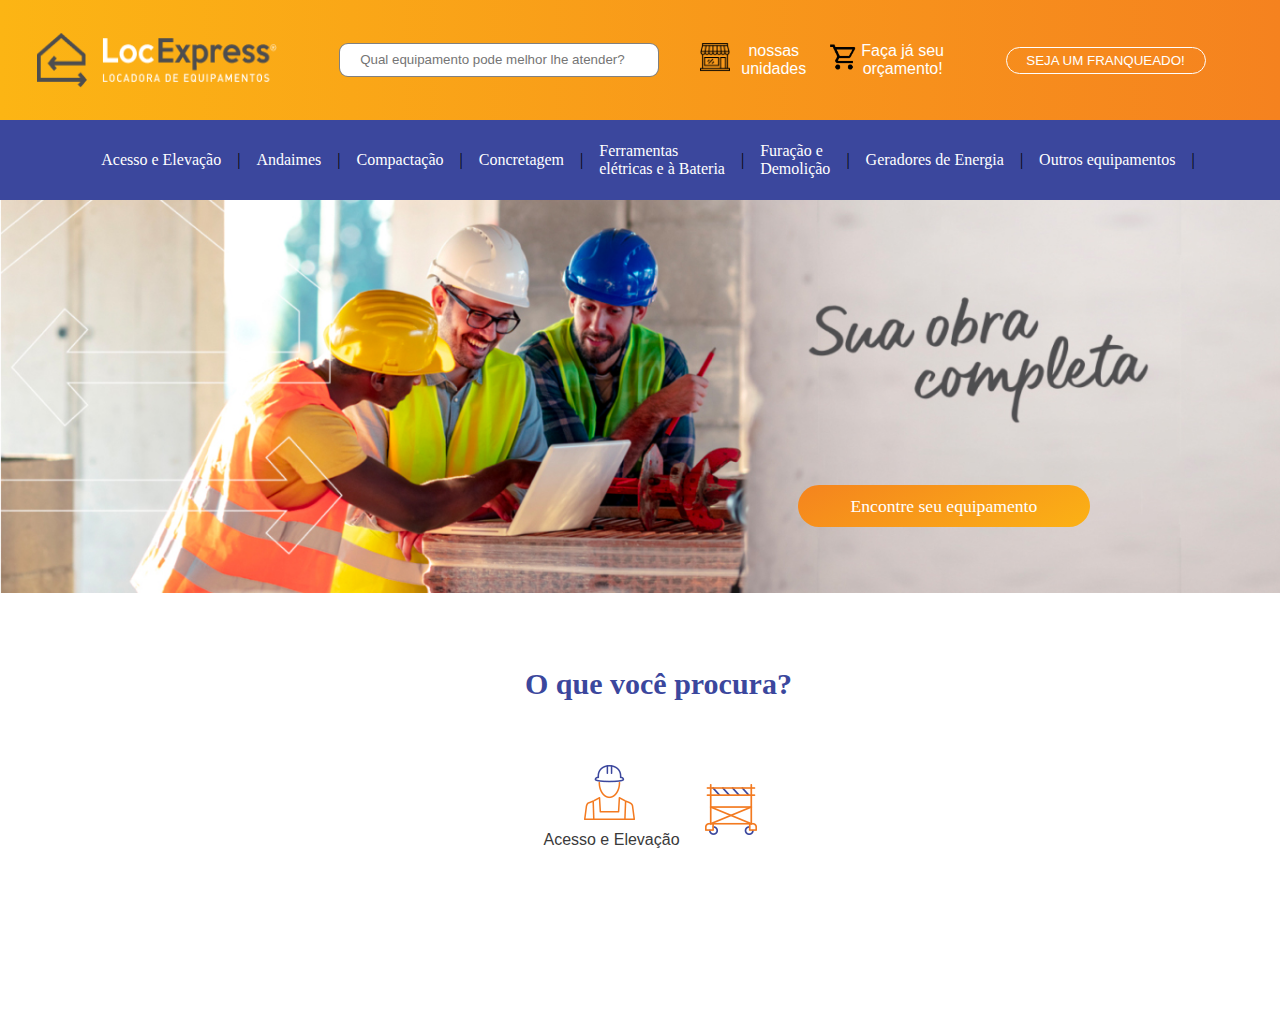
==== index com nav pronto.html @ 3a7097ec "atualização" ====
<!DOCTYPE html>
<html lang="pt-br">
<head>
    <meta charset="UTF-8">
    <meta name="viewport" content="width=device-width, initial-scale=1.0">
    <link rel="stylesheet" href="style com nav pronto.css">
    <title>Locexpress</title>
</head>
<body>
    <nav id="principal"> 
        <img src="imagens/logoLocexpress.png" alt="LocExpress locação de equipamentos" id="logoLocexpress">
            
        <input type="search" name="procurar" id="busqueEq" placeholder="Qual equipamento pode melhor lhe atender?">
            
        <button class="tp">
                <img src="imagens/nossas unidades.png" alt="Nossas unidades" class="icones"> 
                <a href="" class="links">nossas<br> unidades</a>
        </button>

        <button class= "tp">
                <img src="imagens/Pictogrammers-Material-Cart-outline.96.png" alt="solicite seu orçamento" class="icones" id="suaobracomple">
                <a href="" class="links">Faça já seu orçamento!</a>
        </button>

        <button id="franqueado">SEJA UM FRANQUEADO!</button>
            
    </nav>
    
    <menu>
        <a href=""class= "aone">Acesso e Elevação</a> |
        <a href=""class= "aone">Andaimes</a> |
        <a href=""class= "aone">Compactação</a> |
        <a href=""class= "aone">Concretagem</a> |
        <a href=""class= "aone">Ferramentas <br>elétricas e à Bateria</a> |
        <a href=""class= "aone">Furação e <br> Demolição</a> |
        <a href=""class= "aone">Geradores de Energia</a> |
        <a href=""class= "aone">Outros equipamentos</a> |
    </menu>

    <main id="div1">
    <img src="imagens/locexpressImg1.jpg" id="imgone" alt="">
        <div id="div2">
           <a href="" id="encontequip">Encontre seu equipamento</a>
        </div>
        <h2>O que você procura?</h2>
         
        <div id="categorias">
            <div class="elev">
                
                <button href="acess.html" id="acess">
                    <img src="imagens/elevacao.png" alt="acesso e elevação" id="imgacess">
                    Acesso e Elevação
                </button>
            </div>
            <div class="">
                <img src="imagens/andaime.png" alt="andaime">
            </div>
        </div>
    </main>

    <Header>

    </Header>
</body>
</html>
---- style com nav pronto.css ----
* {
    margin: 0px;
    padding: 0px;
    max-width: 85.3125em;
    height: auto;
}
#principal {
    background-image: linear-gradient(to right, #fcb514, #f5821f);
    display: flex;
    justify-content: space-around;
    height: 120px;
    align-items: center;
}
h2 {
    text-align: center;
    position: absolute;
    left: 525px;
    font-size: 30px;
    margin: 70px 0px;
    font-weight: bold;
    color: #3b479d;

}
#franqueado {
    background-color: rgba(196, 38, 38, 0);
    padding: 5px;
    border-radius: 30px;
    border: 1px solid rgb(255, 255, 255);
    width: 200px;
    color: white;
    margin-right: 50px;
}
.links {
    font-size: 16px;
    color: #ffffff;
    text-decoration: none;
    margin-left: 2px;
    width: 100px;
    height: 50px;

}
.tp {
    padding: 10px;
    display: flex;
    background-color: rgba(255, 255, 255, 0);
    border-radius: 50px;
    border-color: rgba(236, 114, 0, 0);
    margin-left: -60px;
    width: 140px;
    height: 60px;
}
.icones {
   width: 30px;
   height: 30px;
}
#logoLocexpress {
    width: 240px;
    height: 55px;
    margin: 1%;
}
#busqueEq {
    width: 25%;
    height: 2.5em;
    border: 1.5px solid rgba(36, 36, 36, 0.582);
    border-radius: 9px;
    box-shadow: rgb(245, 120, 3);
    margin-right: 3em;
    text-align: center;
}
#busqueEq:hover {
    background: white;
    color: rgb(241, 101, 7)000;
    box-shadow: 0 0 5px rgba(255, 123, 0, 0.836), 0 0 10px rgb(236, 115, 2), 0 0 15px rgb(240, 97, 1);
    transition: 0.5s;
}
menu {
    background-color: #3b479d;
    height: 80px;
    display: flex;
    align-items: center;
    justify-content: center;
}
#imgone {
    max-width: 1349px;
}
.aone {
    justify-content: center;
    align-items: center;
    text-decoration: none;
    color: white;
    padding: 10px;
    border: 0.1px solid rgba(0, 0, 0, 0);
    border-radius: 30px;
    font-size: 16px;
    margin: 5px;
}
.aone:hover {
    background-color: rgba(4, 0, 255, 0.233);
    transition: 1s;
    box-shadow: 0px 0px 10px rgb(0, 0, 0), 0px 0px 20px rgba(0, 0, 0, 0.548), 0px 0px 50px rgba(0, 0, 0, 0.164);
}
#div1 {
    position: relative; 
}
#encontequip {
    position:absolute;
    top: 250px;
    right: 190px;
    background: linear-gradient(334.24deg, #FCB614 -9.84%, #F37A20 121.28%);
    border-radius: 3em;
    color: #FFF;
    display: table;
    margin: 2em auto;
    padding: 0.6em 3em;
    text-decoration: none;
    text-align: center;
    font-size: 1.1em;
    
}
#encontequip:hover{
    background-image: linear-gradient(0deg, #F37A20 -9.84%, #FCB614 121.28%);
    transition: 0.3s;
}
#categorias {
    display: flex ;
    align-items: center;
    margin: 150px;
    justify-content: center;
}
#acess{
    display: grid;
    text-decoration: none;
    color: rgb(58, 58, 58);
    background-color: #ffffff;
    padding: 10px 5px;
    align-items: center;
    border-color: #ffffff00;
    border-radius: 15px;
    font-size: medium;
}
.elev{
    align-items: center;
    text-align: center;
    margin: 15px;
}
#imgacess {
    position: relative;
    left: 38px;
    bottom: 10px;
}
#acess:hover {
    background-color: #eeeeee;
    transition: 0.6s;
    color: #3b479d;
    box-shadow: 0.5px 0.5px 100px 1px #b9b9b9c4;
    
    
}
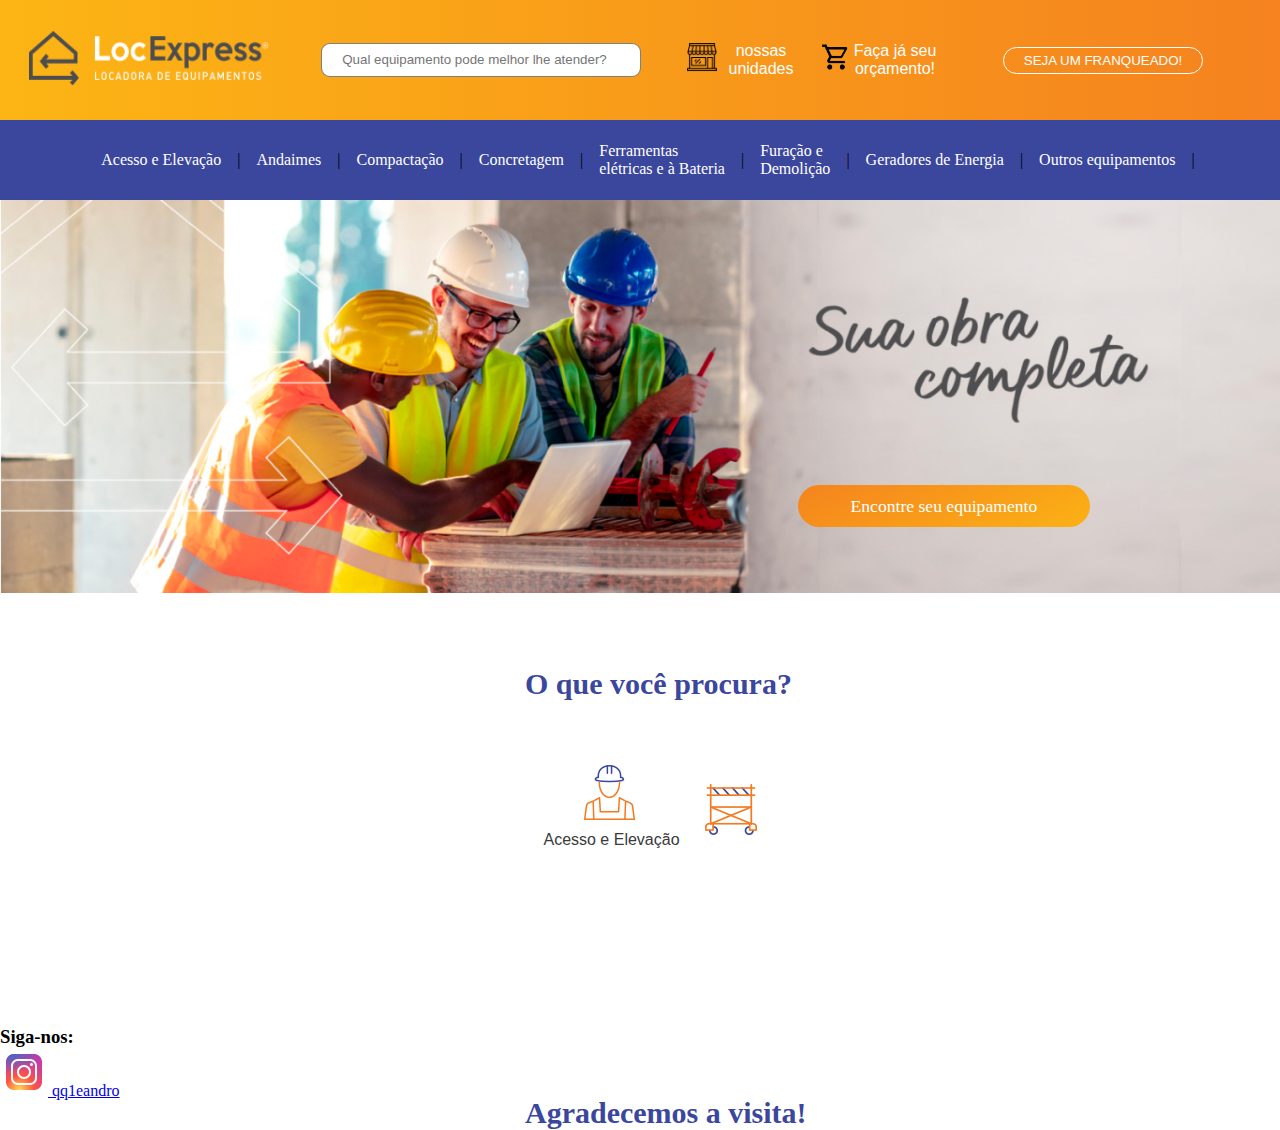
==== commit c7dbfc98: "atualização inicio footer" ====
--- a/index com nav pronto.html
+++ b/index com nav pronto.html
@@ -4,12 +4,17 @@
     <meta charset="UTF-8">
     <meta name="viewport" content="width=device-width, initial-scale=1.0">
     <link rel="stylesheet" href="style com nav pronto.css">
-    <title>Locexpress</title>
+    <link rel="shortcut icon" href="imagens/faviconloc.png" type="image/x-icon">
+    <link rel="preconnect" href="https://fonts.googleapis.com">
+<link rel="preconnect" href="https://fonts.gstatic.com" crossorigin>
+<link href="https://fonts.googleapis.com/css2?family=Open+Sans:wght@300&display=swap" rel="stylesheet">
+    <title>Locexpress sua obra completa</title>
 </head>
 <body>
     <nav id="principal"> 
-        <img src="imagens/logoLocexpress.png" alt="LocExpress locação de equipamentos" id="logoLocexpress">
-            
+        <a href="index com nav pronto.html" id="logolocx" >
+            <img src="imagens/logoLocexpress.png" alt="LocExpress locação de equipamentos" id="logoLocexpress">
+        </a>  
         <input type="search" name="procurar" id="busqueEq" placeholder="Qual equipamento pode melhor lhe atender?">
             
         <button class="tp">
@@ -57,9 +62,18 @@
             </div>
         </div>
     </main>
+     <footer>
 
-    <Header>
+        <h2 id="agradecimento">Agradecemos a visita!</h2>
 
-    </Header>
+        <div id="contatos">
+            <h3 id="sig">Siga-nos:</h3>
+            <a href="https://www.instagram.com/qq1eandro/">
+                <img id="instagram" src="imagens/icons8-instagram-48.png" alt="Instagram">
+                qq1eandro
+            </a>
+        </div>
+        
+    </footer> 
 </body>
 </html>